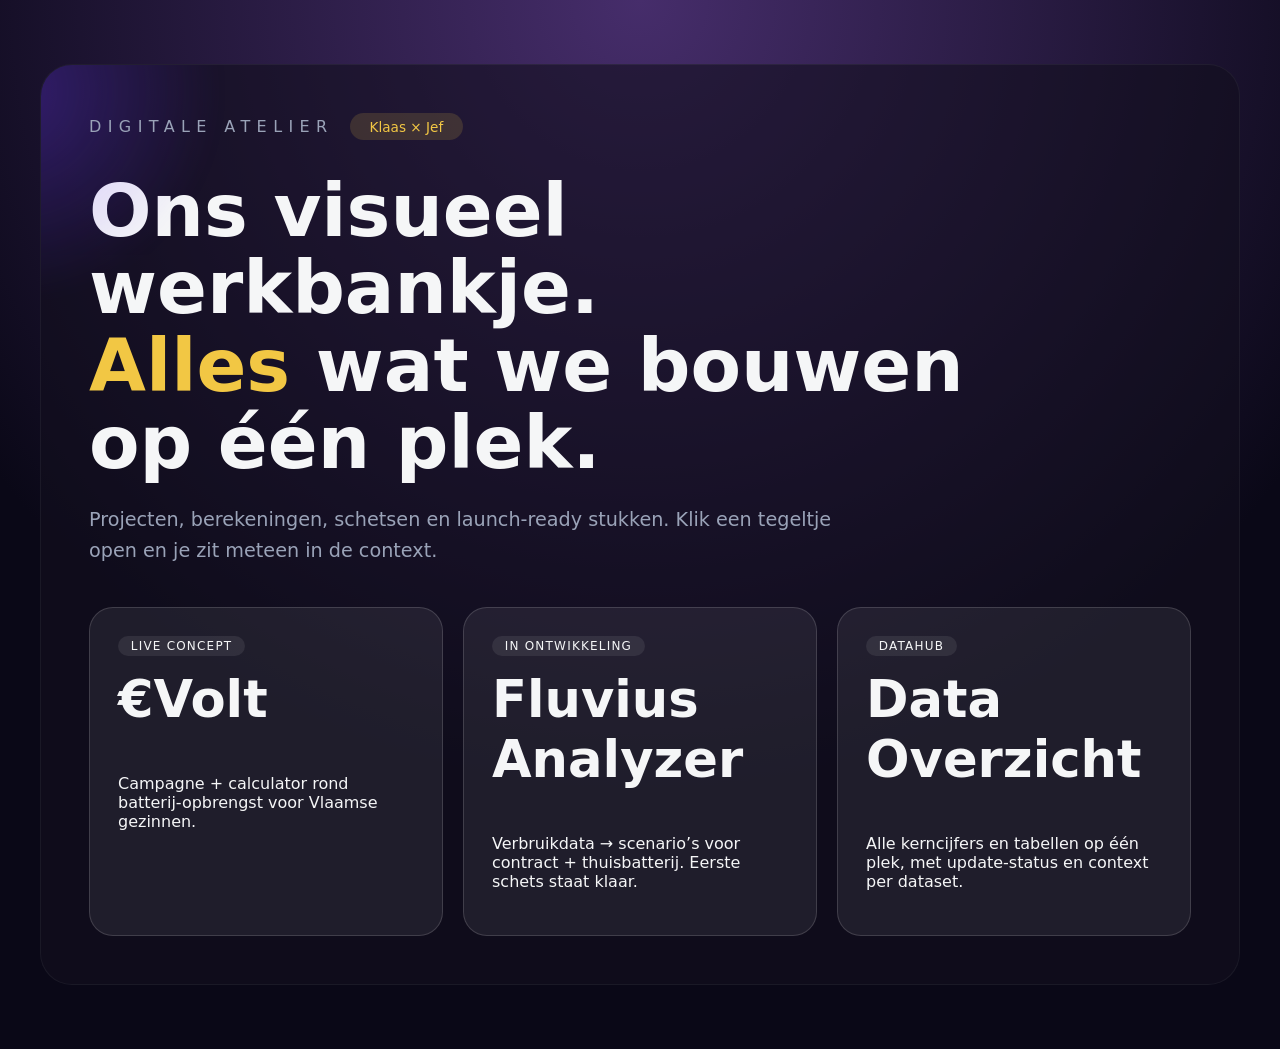
==== docs/index.html @ ec5362dd "Prepare GitHub Pages publish folder (/docs) from website" ====
<!DOCTYPE html>
<html lang="nl">
<head>
  <meta charset="UTF-8" />
  <meta name="viewport" content="width=device-width, initial-scale=1.0" />
  <title>Digitale Atelier · Klaas & Jef</title>
  <link rel="stylesheet" href="style.css" />
</head>
<body class="home">
  <div class="frame">
    <div class="glow" aria-hidden="true"></div>
    <header>
      <span class="logo">DIGITALE ATELIER</span>
      <span class="tag">Klaas × Jef</span>
    </header>
    <main>
      <h1>Ons visueel werkbankje.<br><em>Alles</em> wat we bouwen op één plek.</h1>
      <p class="lede">Projecten, berekeningen, schetsen en launch-ready stukken. Klik een tegeltje open en je zit meteen in de context.</p>
      <div class="homegrid">
        <a href="projects/evolt.html">
          <span class="badge">LIVE CONCEPT</span>
          <h2>€Volt</h2>
          <p>Campagne + calculator rond batterij-opbrengst voor Vlaamse gezinnen.</p>
        </a>
        <a href="projects/fluvius.html">
          <span class="badge">IN ONTWIKKELING</span>
          <h2>Fluvius Analyzer</h2>
          <p>Verbruikdata → scenario’s voor contract + thuisbatterij. Eerste schets staat klaar.</p>
        </a>
        <a href="projects/masterdata.html" class="data-focus">
          <span class="badge">DATAHUB</span>
          <h2>Data Overzicht</h2>
          <p>Alle kerncijfers en tabellen op één plek, met update-status en context per dataset.</p>
        </a>
      </div>
    </main>
  </div>
</body>
</html>
---- docs/style.css ----
:root {
  color-scheme: dark;
  --bg: #04060b;
  --card: #0f1420;
  --accent: #f2c744;
  --accent-soft: rgba(242,199,68,0.15);
  --text: #f5f6f7;
  --muted: #9aa3b8;
  font-family: "Space Grotesk", "Inter", system-ui, -apple-system, BlinkMacSystemFont, "Segoe UI", sans-serif;
}
* { box-sizing: border-box; }
body {
  margin: 0;
  min-height: 100vh;
  background: radial-gradient(circle at top left,#101a2d,#04060b 60%);
  color: var(--text);
  padding: 4rem 1.5rem;
}
body.home {
  background: radial-gradient(circle at top,#462d6b,#0a0817 65%);
  display: flex;
  align-items: center;
  justify-content: center;
}
body.project {
  display: flex;
  align-items: center;
  justify-content: center;
}
.frame {
  width: min(100%, 1200px);
  padding: 3rem;
  background: color-mix(in srgb, var(--card) 90%, transparent);
  border: 1px solid rgba(255,255,255,0.08);
  border-radius: 32px;
  position: relative;
  overflow: hidden;
}
.glow {
  position: absolute;
  inset: auto -30% -60% auto;
  width: 420px;
  height: 420px;
  background: radial-gradient(circle,var(--accent) 0%, transparent 65%);
  opacity: 0.35;
  filter: blur(12px);
  z-index: 0;
}
body.home .glow {
  inset: -20% auto auto -20%;
  background: radial-gradient(circle,#6f3bff,transparent 70%);
}
body.home .frame {
  background: rgba(19,15,30,0.6);
  border: 1px solid rgba(255,255,255,0.05);
}
body.home .homegrid a {
  background: rgba(255,255,255,0.07);
  border-color: rgba(255,255,255,0.15);
}
body.home .homegrid a:hover {
  background: rgba(255,255,255,0.15);
}
header {
  display: flex;
  gap: 1rem;
  align-items: center;
  margin-bottom: 2rem;
  z-index: 1;
  position: relative;
}
header span.logo {
  font-size: 1rem;
  text-transform: uppercase;
  letter-spacing: 0.4em;
  color: var(--muted);
}
header .tag {
  padding: 0.35rem 1.25rem;
  border-radius: 999px;
  background: var(--accent-soft);
  color: var(--accent);
  font-size: 0.85rem;
}
header a.back {
  color: var(--muted);
  text-decoration: none;
  font-size: 0.9rem;
}
h1 {
  font-size: clamp(2.8rem, 6vw, 4.6rem);
  font-weight: 600;
  line-height: 1.05;
  margin: 0 0 1.5rem;
  max-width: 900px;
}
h1 em {
  font-style: normal;
  color: var(--accent);
}
h2 {
  font-size: clamp(2rem, 5vw, 3.2rem);
  font-weight: 600;
  margin: 0 0 1rem;
}
h2 em {
  font-style: normal;
  color: var(--accent);
}
p.lede {
  font-size: 1.2rem;
  line-height: 1.6;
  color: var(--muted);
  max-width: 760px;
  margin-bottom: 2.5rem;
}
.project-hero {
  display: flex;
  flex-wrap: wrap;
  gap: 2rem;
  align-items: center;
  margin-bottom: 2.5rem;
}
.project-hero img {
  width: min(220px, 40vw);
  height: auto;
  filter: drop-shadow(0 8px 20px rgba(0,0,0,0.35));
}
.project-hero .project-chip {
  display: inline-flex;
  align-items: center;
  gap: 0.4rem;
  padding: 0.35rem 1rem;
  border-radius: 999px;
  background: rgba(255,255,255,0.08);
  color: var(--muted);
  letter-spacing: 0.2em;
  font-size: 0.75rem;
  text-transform: uppercase;
}
.project-hero p {
  max-width: 520px;
}
.headline-carousel {
  position: relative;
  overflow: hidden;
  margin-bottom: 2.5rem;
}
.slides {
  display: flex;
  transition: transform 0.5s ease;
}
.slide {
  min-width: 100%;
  display: flex;
  flex-direction: column;
  gap: 1.5rem;
}
.carousel-nav {
  display: flex;
  gap: 0.75rem;
  margin-bottom: 2.5rem;
}
.carousel-nav button {
  width: 42px;
  height: 42px;
  border-radius: 50%;
  border: 1px solid rgba(255,255,255,0.35);
  background: rgba(255,255,255,0.04);
  color: var(--text);
  cursor: pointer;
  transition: 0.2s ease;
  font-weight: 600;
}
.carousel-nav button.active {
  background: var(--accent);
  color: #0b0d11;
  border-color: var(--accent);
}
.headline-fallback {
  display: grid;
  gap: 1rem;
  margin-bottom: 2.5rem;
  padding: 1.5rem;
  border-radius: 20px;
  background: rgba(255,255,255,0.03);
  border: 1px solid rgba(255,255,255,0.05);
  font-size: 0.95rem;
  color: var(--muted);
}
.headline-fallback strong { color: var(--accent); }
.cta-row {
  display: flex;
  flex-wrap: wrap;
  gap: 1rem;
  margin-bottom: 3rem;
}
.cta-row a {
  text-decoration: none;
  padding: 0.95rem 1.6rem;
  border-radius: 999px;
  font-weight: 600;
  transition: 0.2s ease;
  border: 1px solid transparent;
}
.cta-primary { background: var(--accent); color: #0b0d11; }
.cta-ghost {
  border-color: rgba(255,255,255,0.25);
  color: var(--text);
}
.panel {
  display: grid;
  grid-template-columns: repeat(auto-fit,minmax(240px,1fr));
  gap: 1.25rem;
  z-index: 1;
  position: relative;
}
.card {
  padding: 1.75rem;
  border-radius: 20px;
  background: rgba(3,8,16,0.75);
  border: 1px solid rgba(255,255,255,0.06);
}
.card h3 {
  margin-top: 0;
  font-size: 1.05rem;
  letter-spacing: 0.05em;
  text-transform: uppercase;
  color: var(--muted);
}
.card p { margin-bottom: 0; line-height: 1.6; }
.card strong { color: var(--accent); }
.analysis {
  margin-top: 3.5rem;
  padding-top: 3rem;
  border-top: 1px solid rgba(255,255,255,0.08);
}
.analysis header { margin-bottom: 1.5rem; }
.analysis h2 { margin: 0; font-size: 2rem; }
.analysis p.meta { color: var(--muted); margin-top: 0.25rem; }
.story {
  margin-top: 3rem;
  padding: 2rem;
  border-radius: 24px;
  background: rgba(255,255,255,0.03);
  border: 1px solid rgba(255,255,255,0.05);
}
.story h3 { margin-top: 0; font-size: 1.4rem; }
.story p { color: var(--muted); line-height: 1.6; }
.matrix {
  display: grid;
  grid-template-columns: repeat(auto-fit,minmax(240px,1fr));
  gap: 1.25rem;
  margin-top: 2rem;
}
.matrix article {
  border-radius: 24px;
  padding: 1.75rem;
  display: flex;
  flex-direction: column;
  gap: 0.65rem;
  border: 1px solid rgba(255,255,255,0.08);
  background: rgba(3,8,16,0.75);
  position: relative;
  overflow: hidden;
}
.matrix article::before {
  content: "";
  position: absolute;
  inset: -40% auto auto -40%;
  width: 240px;
  height: 240px;
  background: radial-gradient(circle,var(--grade,#4ade80),transparent 70%);
  opacity: 0.3;
  filter: blur(12px);
  z-index: 0;
}
.matrix article > * { position: relative; z-index: 1; }
.matrix article[data-grade="green"] { --grade: #22c55e; }
.matrix article[data-grade="amber"] { --grade: #facc15; }
.matrix article[data-grade="orange"] { --grade: #fb923c; }
.matrix article[data-grade="red"] { --grade: #f87171; }
.matrix h3 { margin: 0; font-size: 1.1rem; }
.metric-row {
  display: flex;
  justify-content: space-between;
  font-size: 0.9rem;
  color: var(--muted);
}
.metric-row strong { color: var(--text); font-size: 1rem; }
.matrix .chip {
  align-self: flex-start;
  padding: 0.2rem 0.8rem;
  border-radius: 999px;
  background: rgba(255,255,255,0.08);
  font-size: 0.8rem;
  letter-spacing: 0.08em;
  text-transform: uppercase;
  color: var(--muted);
}
.badge {
  display: inline-flex;
  align-items: center;
  gap: 0.4rem;
  padding: 0.2rem 0.8rem;
  border-radius: 999px;
  background: rgba(255,255,255,0.08);
  font-size: 0.85rem;
}
.chart-hint {
  margin-top: 1.5rem;
  padding: 1rem 1.25rem;
  border-radius: 16px;
  background: rgba(255,255,255,0.05);
  color: var(--muted);
  font-size: 0.9rem;
}
.matrix-table {
  width: 100%;
  border-collapse: collapse;
  background: rgba(3,8,16,0.65);
  border: 1px solid rgba(255,255,255,0.08);
  border-radius: 20px;
  overflow: hidden;
}
.matrix-table th,
.matrix-table td {
  padding: 1rem;
  border-bottom: 1px solid rgba(255,255,255,0.06);
  text-align: left;
}
.matrix-table th {
  text-transform: uppercase;
  letter-spacing: 0.08em;
  font-size: 0.8rem;
  color: var(--muted);
}
.matrix-table td {
  font-size: 0.95rem;
}
.matrix-table tbody tr:last-child td {
  border-bottom: none;
}
.table-wrapper {
  width: min(100%, 900px);
  margin: 0 auto 1.25rem;
}
.matrix-table.compact th,
.matrix-table.compact td {
  padding: 0.55rem 0.75rem;
}
.chart-placeholder {
  margin-top: 1.5rem;
  padding: 2rem;
  border: 1px dashed rgba(255,255,255,0.2);
  border-radius: 20px;
  text-align: center;
  color: var(--muted);
}
.scenario-switch {
  display: inline-flex;
  gap: 0.5rem;
  margin-bottom: 1rem;
}
.scenario-switch button {
  padding: 0.4rem 1rem;
  border-radius: 999px;
  border: 1px solid rgba(255,255,255,0.2);
  background: rgba(255,255,255,0.05);
  color: var(--text);
  cursor: pointer;
  transition: 0.2s ease;
}
.scenario-switch button.active {
  background: var(--accent);
  color: #0b0d11;
  border-color: var(--accent);
}
.homegrid {
  display: grid;
  grid-template-columns: repeat(auto-fit,minmax(220px,1fr));
  gap: 1.25rem;
}
.homegrid a {
  text-decoration: none;
  padding: 1.75rem;
  border-radius: 24px;
  border: 1px solid rgba(255,255,255,0.1);
  background: rgba(255,255,255,0.02);
  color: var(--text);
  display: flex;
  flex-direction: column;
  gap: 0.8rem;
  transition: 0.2s ease;
}
.homegrid a:hover {
  border-color: var(--accent);
  background: rgba(242,199,68,0.08);
}
.homegrid span.badge {
  align-self: flex-start;
  font-size: 0.75rem;
  letter-spacing: 0.1em;
}
/* home badge uses default styling */
.chart-shell {
  margin-top: 1rem;
  margin-bottom: 1.25rem;
  border: 1px solid rgba(255,255,255,0.08);
  border-radius: 16px;
  padding: 0.75rem;
  background: rgba(3,8,16,0.65);
}
.chart-shell canvas {
  width: 100%;
  display: block;
}
.kpi-row {
  display: grid;
  grid-template-columns: repeat(auto-fit,minmax(170px,1fr));
  gap: 1rem;
  margin-top: 1rem;
}
.kpi-row .card p {
  margin: 0;
  font-size: 1.15rem;
  color: var(--text);
}
.table-scroll {
  overflow-x: auto;
  border: 1px solid rgba(255,255,255,0.08);
  border-radius: 14px;
}
.table-scroll .matrix-table {
  min-width: 1400px;
}
.masterdata-frame {
  max-width: 1400px;
}
body.project.masterdata-page {
  background: radial-gradient(circle at top, #f4f7ff, #e7edf8 65%);
  color: #0f172a;
}
body.project.masterdata-page .masterdata-frame {
  background: rgba(255,255,255,0.9);
  border: 1px solid rgba(15,23,42,0.1);
}
body.project.masterdata-page .masterdata-frame .glow {
  background: radial-gradient(circle, #ffffff 0%, transparent 70%);
  opacity: 0.7;
}
body.project.masterdata-page header span.logo,
body.project.masterdata-page header a.back {
  color: #334155;
}
body.project.masterdata-page .tag {
  background: rgba(15,23,42,0.08);
  color: #0f172a;
}
body.project.masterdata-page .story.compact,
body.project.masterdata-page .card,
body.project.masterdata-page .chart-shell,
body.project.masterdata-page .table-scroll {
  background: rgba(255,255,255,0.92);
  border-color: rgba(15,23,42,0.12);
}
body.project.masterdata-page .story.compact p,
body.project.masterdata-page .table-explainer,
body.project.masterdata-page .metric-row,
body.project.masterdata-page .chart-hint {
  color: #334155;
}
body.project.masterdata-page .story.compact h3,
body.project.masterdata-page .card h3,
body.project.masterdata-page .table-explainer strong,
body.project.masterdata-page .kpi-row .card p {
  color: #0f172a;
}
.story.compact {
  margin-top: 1.25rem;
  padding: 1.25rem;
  border-radius: 14px;
}
.story.compact h3 {
  margin-bottom: 0.55rem;
  font-size: 1.1rem;
}
.story.compact p {
  margin: 0.25rem 0;
  font-size: 0.92rem;
}
.section-head {
  display: flex;
  align-items: center;
  justify-content: space-between;
  gap: 1rem;
}
.status-pill {
  display: inline-flex;
  align-items: center;
  padding: 0.2rem 0.7rem;
  border-radius: 999px;
  font-size: 0.78rem;
  border: 1px solid rgba(255,255,255,0.18);
  color: var(--muted);
  text-transform: uppercase;
  letter-spacing: .05em;
}
.status-pill.ok {
  color: #9cf4b1;
  border-color: rgba(156,244,177,.4);
  background: rgba(156,244,177,.08);
}
.status-pill.warn {
  color: #ffd08a;
  border-color: rgba(255,208,138,.4);
  background: rgba(255,208,138,.08);
}
.status-pill.fail {
  color: #ff9f9f;
  border-color: rgba(255,159,159,.45);
  background: rgba(255,120,120,.12);
}
.table-explainer strong {
  color: var(--text);
}
.table-error {
  margin-top: 0.45rem !important;
  color: #ff9f9f;
  font-size: 0.86rem !important;
  min-height: 1.1em;
}
.catalog-card {
  border: 1px solid rgba(255,255,255,0.08);
  border-radius: 12px;
  padding: 0.8rem;
  margin-top: 0.8rem;
  background: rgba(255,255,255,0.02);
}
.catalog-card h4 {
  margin: 0 0 0.3rem;
  font-size: 0.98rem;
}
.usage-select {
  background: rgba(255,255,255,0.04);
  color: var(--text);
  border: 1px solid rgba(255,255,255,0.2);
  border-radius: 8px;
  padding: 0.35rem 0.55rem;
  margin: 0.3rem 0 0.5rem;
}

@media (max-width: 640px) {
  body { padding: 2rem 1rem; }
  .frame { padding: 2rem; }
  h1 { font-size: 2.4rem; }
  .matrix { font-size: 0.85rem; }
}
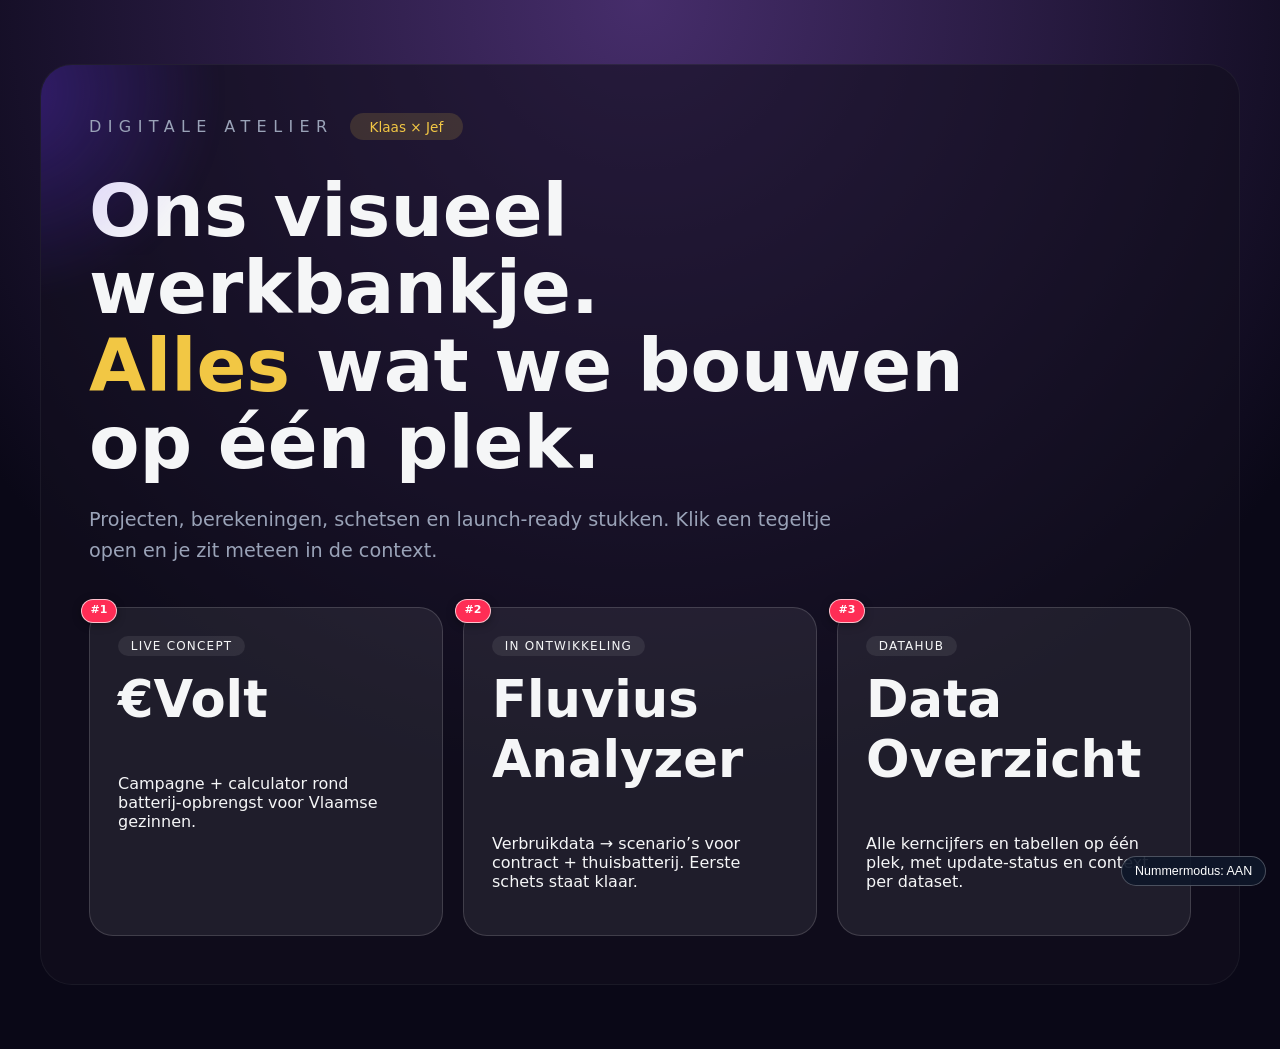
==== commit 462588e5: "Add visible component numbering mode across atelier pages" ====
--- a/docs/index.html
+++ b/docs/index.html
@@ -35,5 +35,6 @@
       </div>
     </main>
   </div>
+  <script src="part-map.js"></script>
 </body>
 </html>
--- a/docs/style.css
+++ b/docs/style.css
@@ -550,9 +550,51 @@
   margin: 0.3rem 0 0.5rem;
 }
 
+.part-numbered {
+  position: relative;
+}
+.part-numbered::after {
+  content: "#" attr(data-part-id);
+  position: absolute;
+  top: -9px;
+  left: -9px;
+  background: #ff2d55;
+  color: #fff;
+  border: 1px solid rgba(255,255,255,0.7);
+  border-radius: 999px;
+  min-width: 22px;
+  height: 22px;
+  padding: 0 6px;
+  font-size: 11px;
+  line-height: 20px;
+  text-align: center;
+  font-weight: 700;
+  letter-spacing: .01em;
+  z-index: 40;
+  pointer-events: none;
+  box-shadow: 0 2px 8px rgba(0,0,0,.35);
+}
+.part-map-off .part-numbered::after {
+  display: none;
+}
+.part-map-toggle {
+  position: fixed;
+  right: 14px;
+  bottom: 14px;
+  z-index: 70;
+  border: 1px solid rgba(255,255,255,.25);
+  border-radius: 999px;
+  background: rgba(15,23,42,.92);
+  color: #fff;
+  padding: .45rem .8rem;
+  font-size: .78rem;
+  cursor: pointer;
+}
+
 @media (max-width: 640px) {
   body { padding: 2rem 1rem; }
   .frame { padding: 2rem; }
   h1 { font-size: 2.4rem; }
   .matrix { font-size: 0.85rem; }
-}
+  .part-map-toggle { bottom: 8px; right: 8px; }
+}
